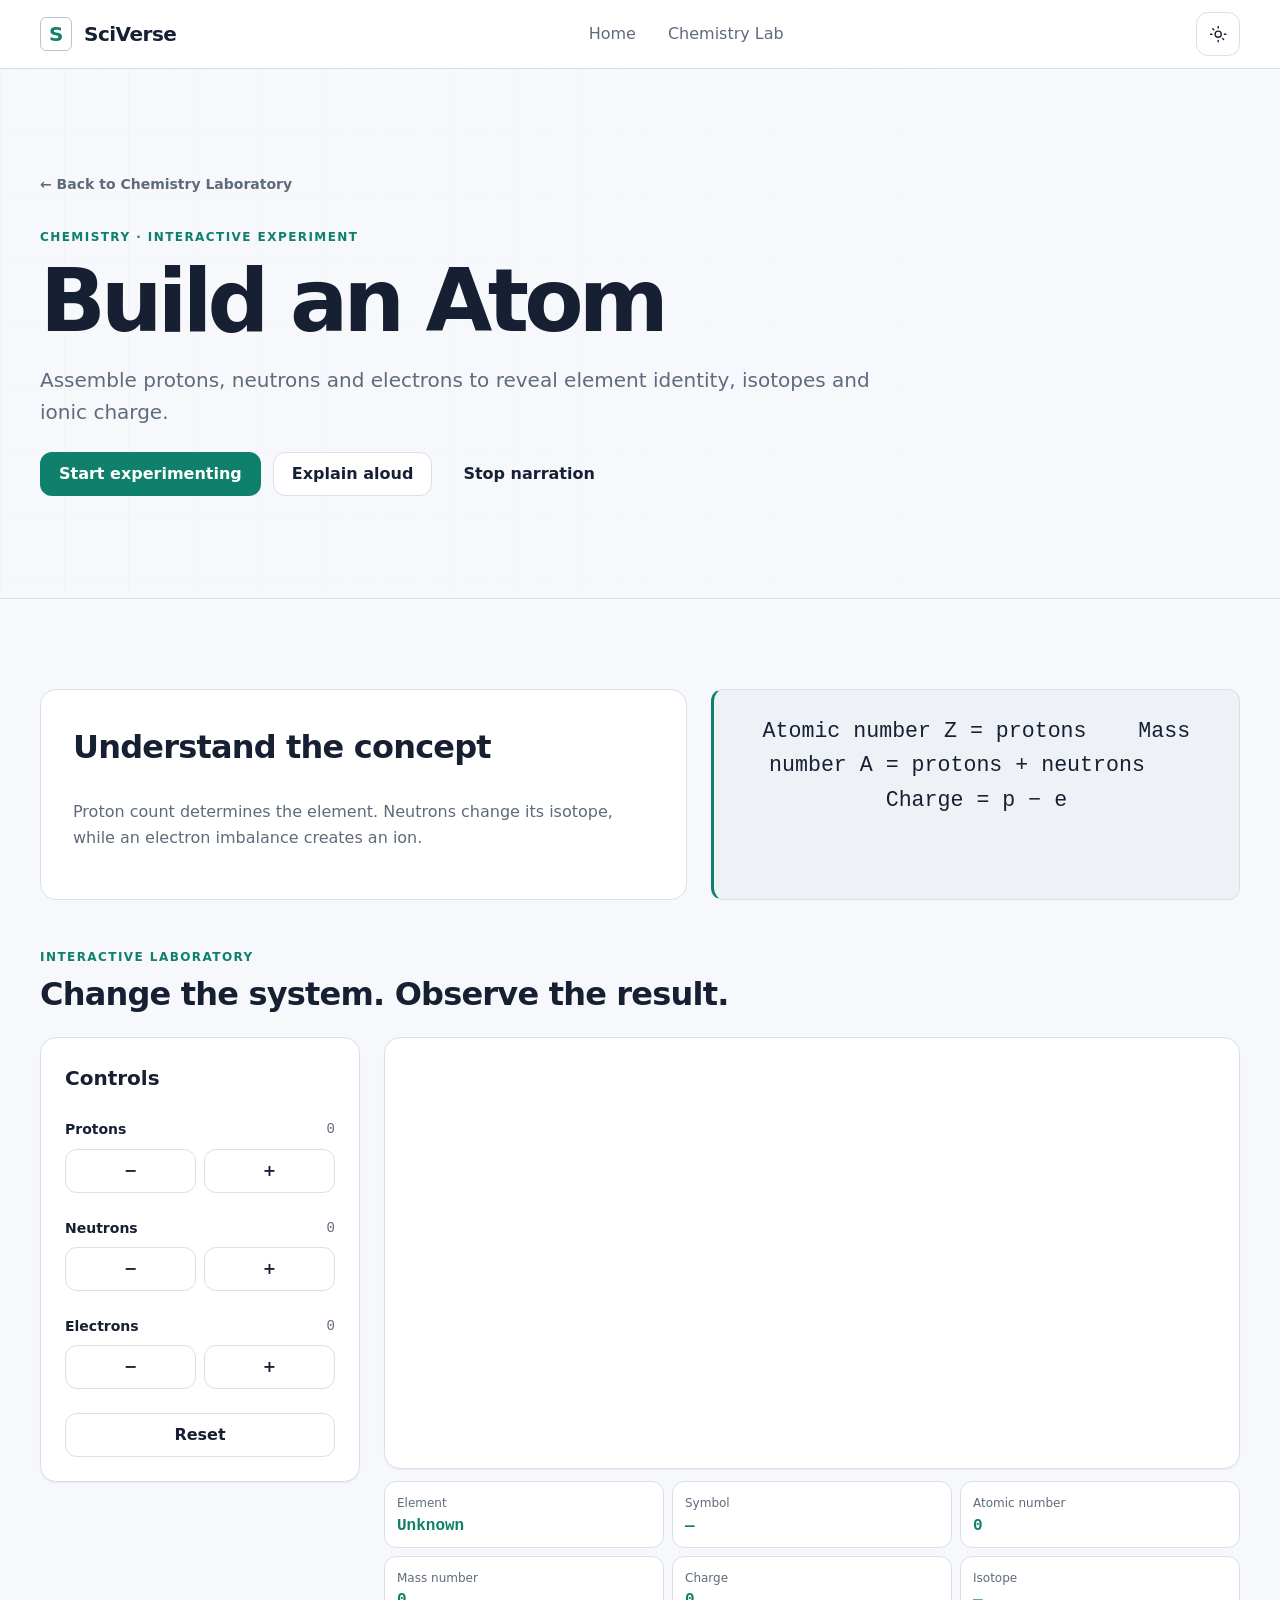
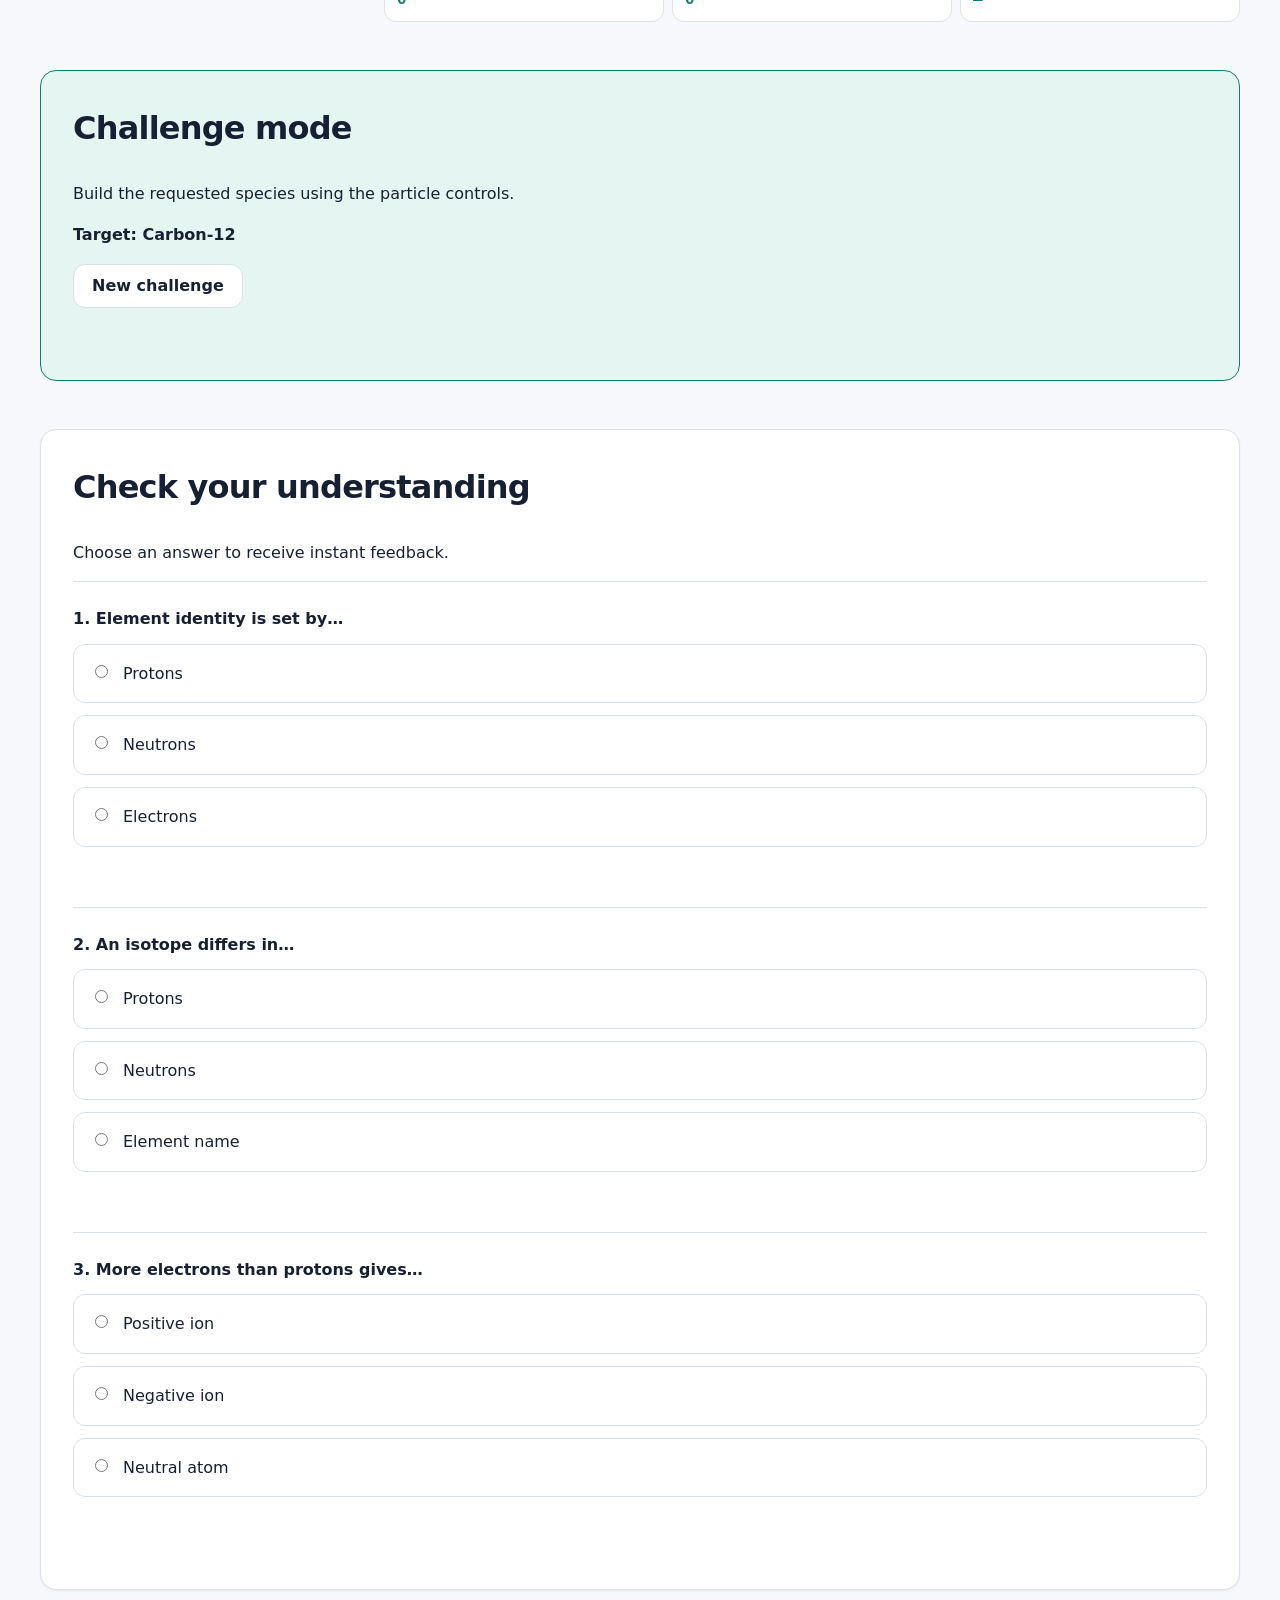
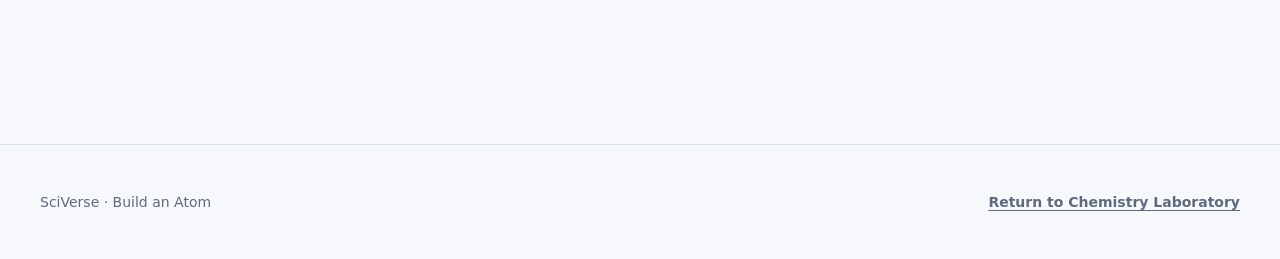
==== concepts/chemistry/atom-builder.html @ 0c0eaab9 "Initial SciVerse multimedia application" ====
<!DOCTYPE html>
<html lang="en" data-subject="chemistry">
<head><meta charset="UTF-8"><meta name="viewport" content="width=device-width, initial-scale=1.0"><meta name="description" content="Assemble protons, neutrons and electrons to reveal element identity, isotopes and ionic charge."><title>Build an Atom | SciVerse</title><link rel="stylesheet" href="../../css/common.css"><link rel="stylesheet" href="../../css/simulation.css"><script src="../../js/common.js" defer></script><script src="../../js/chemistry/atom-builder.js" defer></script></head>
<body><a class="skip-link" href="#main-content">Skip to experiment</a><header class="navbar"><div class="page-container navbar__inner"><a class="logo" href="../../index.html"><span class="logo__mark" aria-hidden="true">S</span><span>SciVerse</span></a><nav aria-label="Lesson navigation"><ul class="navbar__links"><li><a class="navbar__link" href="../../index.html">Home</a></li><li><a class="navbar__link" href="../../chemistry.html">Chemistry Lab</a></li></ul></nav><button class="icon-button theme-toggle" type="button" data-theme-toggle aria-label="Switch theme" aria-pressed="false"><svg class="theme-toggle__sun" viewBox="0 0 24 24" aria-hidden="true"><circle cx="12" cy="12" r="4"/><path d="M12 2v2M12 20v2M4.9 4.9l1.4 1.4M17.7 17.7l1.4 1.4M2 12h2M20 12h2"/></svg><svg class="theme-toggle__moon" viewBox="0 0 24 24" aria-hidden="true"><path d="M20.2 15.3A8.5 8.5 0 0 1 8.7 3.8a8.5 8.5 0 1 0 11.5 11.5Z"/></svg></button></div></header>
<main id="main-content"><section class="lesson-hero"><div class="page-container lesson-hero__inner"><a class="back-link" href="../../chemistry.html">← Back to Chemistry Laboratory</a><p class="lesson-eyebrow">Chemistry · Interactive experiment</p><h1>Build an Atom</h1><p class="lesson-hero__summary">Assemble protons, neutrons and electrons to reveal element identity, isotopes and ionic charge.</p><div class="lesson-hero__actions"><a class="button button--chemistry" href="#experiment">Start experimenting</a><button class="button button--secondary" type="button" data-narration="Assemble protons, neutrons and electrons to reveal element identity, isotopes and ionic charge. Proton count determines the element. Neutrons change its isotope, while an electron imbalance creates an ion.">Explain aloud</button><button class="button button--ghost" type="button" onclick="stopSpeaking()">Stop narration</button></div></div></section>
<div class="page-container lesson-main"><section class="theory-grid" aria-labelledby="theory-title"><article class="theory-card"><h2 id="theory-title">Understand the concept</h2><p>Proton count determines the element. Neutrons change its isotope, while an electron imbalance creates an ion.</p></article><div class="formula-block" aria-label="Key equation">Atomic number Z = protons    Mass number A = protons + neutrons    Charge = p − e</div></section>
<section class="experiment-section" id="experiment" aria-labelledby="experiment-title"><div class="section-heading"><p class="section-heading__eyebrow">Interactive laboratory</p><h2 class="section-heading__title" id="experiment-title">Change the system. Observe the result.</h2></div><div class="experiment-layout"><aside class="control-panel" aria-label="Experiment controls"><h3>Controls</h3><div class="control-group"><span class="control-label">Protons<output class="control-value" id="protonsValue">0</output></span><div class="control-row"><button class="button button--secondary stepper" data-target="protons" data-delta="-1" type="button" aria-label="Remove protons">−</button><button class="button button--secondary stepper" data-target="protons" data-delta="1" type="button" aria-label="Add protons">+</button></div></div><div class="control-group"><span class="control-label">Neutrons<output class="control-value" id="neutronsValue">0</output></span><div class="control-row"><button class="button button--secondary stepper" data-target="neutrons" data-delta="-1" type="button" aria-label="Remove neutrons">−</button><button class="button button--secondary stepper" data-target="neutrons" data-delta="1" type="button" aria-label="Add neutrons">+</button></div></div><div class="control-group"><span class="control-label">Electrons<output class="control-value" id="electronsValue">0</output></span><div class="control-row"><button class="button button--secondary stepper" data-target="electrons" data-delta="-1" type="button" aria-label="Remove electrons">−</button><button class="button button--secondary stepper" data-target="electrons" data-delta="1" type="button" aria-label="Add electrons">+</button></div></div><button class="button button--secondary" id="reset" type="button">Reset</button></aside><div class="experiment-stage"><div class="simulation-panel"><div class="atom-stage" id="atomStage" aria-label="Atom with nucleus and electron shells"><div class="nucleus" id="nucleus"></div></div></div><div class="live-results" aria-label="Live observations"><div class="result-card"><span>Element</span><strong id="elementOut">—</strong></div><div class="result-card"><span>Symbol</span><strong id="symbolOut">—</strong></div><div class="result-card"><span>Atomic number</span><strong id="atomicOut">—</strong></div><div class="result-card"><span>Mass number</span><strong id="massOut">—</strong></div><div class="result-card"><span>Charge</span><strong id="chargeOut">—</strong></div><div class="result-card"><span>Isotope</span><strong id="isotopeOut">—</strong></div></div></div></div></section>
<section class="challenge"><h2>Challenge mode</h2><p>Build the requested species using the particle controls.<p><strong id="atomTarget">Target: —</strong></p><button class="button button--secondary" id="newChallenge" type="button">New challenge</button></p><p class="challenge__feedback" id="challengeFeedback" aria-live="polite"></p></section>
<section class="quiz-container" data-quiz><h2>Check your understanding</h2><p>Choose an answer to receive instant feedback.</p><section class="quiz-question" data-answer="Protons" data-explanation="Atomic number equals proton count."><h3>1. Element identity is set by…</h3><div class="quiz-options"><label class="quiz-option"><input type="radio" name="q0" value="Protons"><span>Protons</span></label><label class="quiz-option"><input type="radio" name="q0" value="Neutrons"><span>Neutrons</span></label><label class="quiz-option"><input type="radio" name="q0" value="Electrons"><span>Electrons</span></label></div><p class="quiz-feedback" aria-live="polite"></p></section><section class="quiz-question" data-answer="Neutrons" data-explanation="Isotopes share protons but differ in neutrons."><h3>2. An isotope differs in…</h3><div class="quiz-options"><label class="quiz-option"><input type="radio" name="q1" value="Protons"><span>Protons</span></label><label class="quiz-option"><input type="radio" name="q1" value="Neutrons"><span>Neutrons</span></label><label class="quiz-option"><input type="radio" name="q1" value="Element name"><span>Element name</span></label></div><p class="quiz-feedback" aria-live="polite"></p></section><section class="quiz-question" data-answer="Negative ion" data-explanation="Extra electrons create negative charge."><h3>3. More electrons than protons gives…</h3><div class="quiz-options"><label class="quiz-option"><input type="radio" name="q2" value="Positive ion"><span>Positive ion</span></label><label class="quiz-option"><input type="radio" name="q2" value="Negative ion"><span>Negative ion</span></label><label class="quiz-option"><input type="radio" name="q2" value="Neutral atom"><span>Neutral atom</span></label></div><p class="quiz-feedback" aria-live="polite"></p></section></section></div></main>
<footer class="site-footer module-footer"><div class="page-container site-footer__inner"><p>SciVerse · Build an Atom</p><a href="../../chemistry.html">Return to Chemistry Laboratory</a></div></footer></body></html>
---- css/common.css ----
/* SciVerse shared design system */
:root {
  color-scheme: light;
  --color-bg: #f6f8fb; --color-surface: #fff; --color-surface-raised: #fff; --color-surface-subtle: #eef2f7;
  --color-text: #172033; --color-text-muted: #5f6b7c; --color-border: #d8e0ea; --color-border-strong: #b8c4d3;
  --color-physics: #2563eb; --color-physics-soft: #eaf1ff; --color-chemistry: #0f806c; --color-chemistry-soft: #e5f6f2;
  --color-success: #16845b; --color-warning: #9a5900; --color-error: #c53945; --color-focus: #2563eb;
  --shadow-sm: 0 1px 2px rgb(23 32 51 / .06); --shadow-md: 0 10px 30px rgb(23 32 51 / .09);
  --space-1: .25rem; --space-2: .5rem; --space-3: .75rem; --space-4: 1rem; --space-5: 1.5rem; --space-6: 2rem; --space-7: 3rem; --space-8: 4rem;
  --radius-sm: .375rem; --radius-md: .75rem; --radius-lg: 1rem; --radius-pill: 999px;
  --font-sans: Inter, ui-sans-serif, system-ui, -apple-system, BlinkMacSystemFont, "Segoe UI", sans-serif;
  --font-mono: "SFMono-Regular", Consolas, "Liberation Mono", monospace;
  --text-xs: .75rem; --text-sm: .875rem; --text-md: 1rem; --text-lg: 1.25rem;
  --text-xl: clamp(1.5rem, 3vw, 2rem); --text-2xl: clamp(2rem, 5vw, 3.25rem);
  --leading-tight: 1.2; --leading-normal: 1.6;
  --transition-fast: 140ms ease; --transition-normal: 240ms ease; --transition-slow: 420ms ease;
  --container-width: 75rem; --nav-height: 4.25rem;
}
[data-theme="dark"] {
  color-scheme: dark;
  --color-bg: #0c111b; --color-surface: #141b28; --color-surface-raised: #192231; --color-surface-subtle: #202a3a;
  --color-text: #edf2f8; --color-text-muted: #aab5c5; --color-border: #2c384a; --color-border-strong: #435169;
  --color-physics: #72a7ff; --color-physics-soft: #182b4b; --color-chemistry: #55cdb3; --color-chemistry-soft: #153a35;
  --color-success: #58c99a; --color-warning: #f0b35d; --color-error: #ff818c; --color-focus: #8ab7ff;
  --shadow-sm: 0 1px 2px rgb(0 0 0 / .25); --shadow-md: 0 12px 34px rgb(0 0 0 / .3);
}
*, *::before, *::after { box-sizing: border-box; }
html { scroll-behavior: smooth; }
body { margin: 0; min-height: 100vh; background: var(--color-bg); color: var(--color-text); font: var(--text-md)/var(--leading-normal) var(--font-sans); text-rendering: optimizeLegibility; transition: background-color var(--transition-normal), color var(--transition-normal); }
img, svg, canvas { display: block; max-width: 100%; }
button, input, select, textarea { color: inherit; font: inherit; }
a { color: inherit; text-decoration-thickness: .08em; text-underline-offset: .18em; }
:focus-visible { outline: 3px solid var(--color-focus); outline-offset: 3px; }
.page-container { width: min(calc(100% - 2 * var(--space-5)), var(--container-width)); margin-inline: auto; }

/* Navigation and identity */
.navbar { position: relative; z-index: 10; min-height: var(--nav-height); background: var(--color-surface); border-bottom: 1px solid var(--color-border); }
.navbar__inner { min-height: inherit; display: flex; align-items: center; justify-content: space-between; gap: var(--space-5); }
.navbar__links { display: flex; align-items: center; gap: var(--space-2); margin: 0; padding: 0; list-style: none; }
.navbar__link { display: inline-flex; padding: var(--space-2) var(--space-3); border-radius: var(--radius-sm); color: var(--color-text-muted); text-decoration: none; transition: color var(--transition-fast), background-color var(--transition-fast); }
.navbar__link:hover, .navbar__link[aria-current="page"] { color: var(--color-text); background: var(--color-surface-subtle); }
.logo { display: inline-flex; align-items: center; gap: var(--space-3); color: var(--color-text); font-size: var(--text-lg); font-weight: 750; letter-spacing: -.025em; text-decoration: none; }
.logo__mark { display: grid; width: 2rem; aspect-ratio: 1; place-items: center; border: 1px solid var(--color-border-strong); border-radius: var(--radius-sm); color: var(--color-physics); }

/* Buttons */
.button, .icon-button { display: inline-flex; align-items: center; justify-content: center; gap: var(--space-2); min-height: 2.75rem; border: 1px solid transparent; border-radius: var(--radius-md); background: var(--color-text); color: var(--color-bg); font-weight: 650; line-height: 1; text-decoration: none; cursor: pointer; transition: transform var(--transition-fast), background-color var(--transition-fast), border-color var(--transition-fast), box-shadow var(--transition-fast); }
.button { padding: .75rem 1.125rem; }
.button:hover, .icon-button:hover { transform: translateY(-1px); box-shadow: var(--shadow-sm); }
.button:active, .icon-button:active { transform: none; }
.button--secondary { border-color: var(--color-border); background: var(--color-surface); color: var(--color-text); }
.button--physics { background: var(--color-physics); color: #fff; }
.button--chemistry { background: var(--color-chemistry); color: #fff; }
.button--ghost { background: transparent; color: var(--color-text); }
.icon-button { width: 2.75rem; padding: 0; border-color: var(--color-border); background: var(--color-surface); color: var(--color-text); }
.button:disabled, .icon-button:disabled, .button[aria-disabled="true"] { opacity: .5; pointer-events: none; cursor: not-allowed; box-shadow: none; }

/* Cards and headings */
.subject-card, .interactive-card, .simulation-panel, .control-panel, .quiz-container { background: var(--color-surface); border: 1px solid var(--color-border); border-radius: var(--radius-lg); box-shadow: var(--shadow-sm); }
.subject-card, .interactive-card { padding: var(--space-6); }
.subject-card { position: relative; overflow: hidden; border-top: 3px solid var(--subject-accent, var(--color-border-strong)); }
.subject-card--physics { --subject-accent: var(--color-physics); }
.subject-card--chemistry { --subject-accent: var(--color-chemistry); }
.interactive-card { transition: transform var(--transition-normal), border-color var(--transition-normal), box-shadow var(--transition-normal); }
.interactive-card:hover, .interactive-card:focus-within { transform: translateY(-3px); border-color: var(--color-border-strong); box-shadow: var(--shadow-md); }
.section-heading { margin-block: 0 var(--space-5); }
.section-heading__eyebrow { margin: 0 0 var(--space-2); color: var(--color-physics); font-size: var(--text-xs); font-weight: 750; letter-spacing: .12em; text-transform: uppercase; }
.section-heading__title { margin: 0; font-size: var(--text-xl); line-height: var(--leading-tight); letter-spacing: -.025em; }
.section-heading__description { max-width: 65ch; margin: var(--space-3) 0 0; color: var(--color-text-muted); }
.badge { display: inline-flex; align-items: center; gap: var(--space-1); padding: .25rem .625rem; border: 1px solid var(--color-border); border-radius: var(--radius-pill); background: var(--color-surface-subtle); color: var(--color-text-muted); font-size: var(--text-xs); font-weight: 700; }
.badge--physics { border-color: var(--color-physics); background: var(--color-physics-soft); color: var(--color-physics); }
.badge--chemistry { border-color: var(--color-chemistry); background: var(--color-chemistry-soft); color: var(--color-chemistry); }
.badge--success { color: var(--color-success); } .badge--warning { color: var(--color-warning); } .badge--error { color: var(--color-error); }

/* Lessons, simulations, and controls */
.simulation-panel { min-height: 20rem; padding: var(--space-5); overflow: hidden; }
.simulation-panel canvas { width: 100%; border-radius: var(--radius-md); background: var(--color-surface-subtle); }
.control-panel { display: grid; gap: var(--space-5); padding: var(--space-5); }
.control-group { display: grid; gap: var(--space-2); }
.control-label { display: flex; justify-content: space-between; gap: var(--space-4); font-size: var(--text-sm); font-weight: 650; }
.control-value { color: var(--color-text-muted); font-family: var(--font-mono); font-weight: 500; }
input[type="range"] { width: 100%; height: 1.5rem; margin: 0; accent-color: var(--color-physics); cursor: pointer; }
input[type="range"]:disabled { opacity: .5; cursor: not-allowed; }
.chemistry-controls input[type="range"] { accent-color: var(--color-chemistry); }
.formula-block { overflow-x: auto; padding: var(--space-5); border: 1px solid var(--color-border); border-left: 3px solid var(--color-physics); border-radius: var(--radius-md); background: var(--color-surface-subtle); font-family: var(--font-mono); text-align: center; }
.formula-block--chemistry { border-left-color: var(--color-chemistry); }
.info-box { --info-color: var(--color-physics); padding: var(--space-4) var(--space-5); border: 1px solid var(--color-border); border-left: 4px solid var(--info-color); border-radius: var(--radius-md); background: var(--color-surface); }
.info-box--success { --info-color: var(--color-success); } .info-box--warning { --info-color: var(--color-warning); } .info-box--error { --info-color: var(--color-error); }
.info-box__title { margin: 0 0 var(--space-1); font-weight: 750; }
.info-box p:last-child { margin-bottom: 0; }
.quiz-container { padding: var(--space-6); }
.quiz-options { display: grid; gap: var(--space-3); margin-block: var(--space-5); }
.quiz-option { display: flex; align-items: flex-start; gap: var(--space-3); padding: var(--space-4); border: 1px solid var(--color-border); border-radius: var(--radius-md); cursor: pointer; transition: border-color var(--transition-fast), background-color var(--transition-fast); }
.quiz-option:hover, .quiz-option:focus-within { border-color: var(--color-physics); background: var(--color-physics-soft); }
.progress { width: 100%; height: .625rem; overflow: hidden; border-radius: var(--radius-pill); background: var(--color-surface-subtle); }
.progress__bar { width: var(--progress, 0%); height: 100%; border-radius: inherit; background: var(--color-physics); transition: width var(--transition-slow); }
.progress--chemistry .progress__bar { background: var(--color-chemistry); }
.progress-label { display: flex; justify-content: space-between; gap: var(--space-4); margin-bottom: var(--space-2); color: var(--color-text-muted); font-size: var(--text-sm); }

/* Footer and accessibility helpers */
.site-footer { margin-top: var(--space-8); padding-block: var(--space-6); border-top: 1px solid var(--color-border); color: var(--color-text-muted); font-size: var(--text-sm); }
.site-footer__inner { display: flex; align-items: center; justify-content: space-between; gap: var(--space-5); flex-wrap: wrap; }
.visually-hidden { position: absolute !important; width: 1px !important; height: 1px !important; padding: 0 !important; margin: -1px !important; overflow: hidden !important; clip: rect(0, 0, 0, 0) !important; white-space: nowrap !important; border: 0 !important; }
@media (max-width: 48rem) {
  :root { --nav-height: 3.75rem; }
  .page-container { width: min(calc(100% - 2 * var(--space-4)), var(--container-width)); }
  .navbar__inner { flex-wrap: wrap; padding-block: var(--space-3); }
  .navbar__links { width: 100%; overflow-x: auto; }
  .subject-card, .interactive-card, .simulation-panel, .control-panel, .quiz-container { padding: var(--space-4); }
}
@media (max-width: 30rem) { .button { width: 100%; } .site-footer__inner { align-items: flex-start; flex-direction: column; } }
@media (prefers-reduced-motion: reduce) {
  html { scroll-behavior: auto; }
  *, *::before, *::after { scroll-behavior: auto !important; animation-duration: .01ms !important; animation-iteration-count: 1 !important; transition-duration: .01ms !important; }
}
---- css/simulation.css ----
:root { --subject-accent: var(--color-physics); --subject-soft: var(--color-physics-soft); }
[data-subject="chemistry"] { --subject-accent: var(--color-chemistry); --subject-soft: var(--color-chemistry-soft); }
body { overflow-x: hidden; }
.skip-link { position: fixed; z-index: 100; top: .75rem; left: .75rem; padding: .6rem 1rem; background: var(--color-text); color: var(--color-bg); border-radius: var(--radius-sm); transform: translateY(-160%); }
.skip-link:focus { transform: none; }
.theme-toggle svg { width: 1.15rem; fill: none; stroke: currentColor; stroke-width: 1.8; stroke-linecap: round; stroke-linejoin: round; }
.theme-toggle__moon { display: none; } [data-theme="dark"] .theme-toggle__sun { display: none; } [data-theme="dark"] .theme-toggle__moon { display: block; }
.logo__mark, .lesson-eyebrow, .section-heading__eyebrow { color: var(--subject-accent); }
.lesson-hero { position: relative; padding-block: clamp(3.5rem, 8vw, 6.5rem); overflow: hidden; border-bottom: 1px solid var(--color-border); }
.lesson-hero::before { position: absolute; inset: 0; background-image: linear-gradient(var(--color-border) 1px, transparent 1px), linear-gradient(90deg, var(--color-border) 1px, transparent 1px); background-size: 4rem 4rem; opacity: .14; content: ""; mask-image: linear-gradient(90deg, #000, transparent); }
.lesson-hero__inner { position: relative; }
.back-link { display: inline-flex; gap: .5rem; margin-bottom: 2rem; color: var(--color-text-muted); font-size: var(--text-sm); font-weight: 650; text-decoration: none; }
.back-link:hover { color: var(--subject-accent); }
.lesson-eyebrow { margin: 0 0 .75rem; font-size: var(--text-xs); font-weight: 750; letter-spacing: .12em; text-transform: uppercase; }
.lesson-hero h1 { max-width: 16ch; margin: 0; font-size: clamp(2.75rem, 7vw, 5.4rem); line-height: .98; letter-spacing: -.055em; }
.lesson-hero__summary { max-width: 52rem; margin: 1.25rem 0 0; color: var(--color-text-muted); font-size: var(--text-lg); }
.lesson-hero__actions { display: flex; gap: .75rem; margin-top: 1.5rem; flex-wrap: wrap; }
.lesson-main { padding-block: clamp(3rem, 7vw, 6rem); }
.theory-grid { display: grid; grid-template-columns: 1.1fr .9fr; gap: var(--space-5); align-items: stretch; margin-bottom: var(--space-7); }
.theory-card { padding: var(--space-6); border: 1px solid var(--color-border); border-radius: var(--radius-lg); background: var(--color-surface); }
.theory-card h2, .experiment-section h2, .challenge h2, .quiz-container h2 { margin-top: 0; font-size: var(--text-xl); letter-spacing: -.025em; }
.theory-card p { color: var(--color-text-muted); }
.formula-block { border-left-color: var(--subject-accent); font-size: clamp(1rem, 3vw, 1.35rem); }
.experiment-section { margin-block: var(--space-7); }
.experiment-layout { display: grid; grid-template-columns: minmax(15rem, 20rem) minmax(0, 1fr); gap: var(--space-5); align-items: start; }
.control-panel { position: sticky; top: var(--space-4); }
.control-panel h3 { margin: 0; font-size: var(--text-lg); }
.control-group select, .control-group input[type="search"], .control-group input[type="number"] { width: 100%; min-height: 2.7rem; padding: .55rem .7rem; border: 1px solid var(--color-border); border-radius: var(--radius-sm); background: var(--color-bg); }
.control-row, .button-row { display: flex; gap: var(--space-2); flex-wrap: wrap; }
.control-row > * { flex: 1; }
.control-panel .button { min-width: 0; }
input[type="range"] { accent-color: var(--subject-accent); }
.switch-row { display: flex; align-items: center; justify-content: space-between; gap: 1rem; }
.switch-row input { width: 1.2rem; height: 1.2rem; accent-color: var(--subject-accent); }
.experiment-stage { min-width: 0; }
.simulation-panel { position: relative; display: grid; min-height: 27rem; place-items: center; padding: var(--space-3); overflow: hidden; }
.simulation-panel canvas { width: 100%; height: clamp(20rem, 44vw, 31rem); background: var(--color-surface-subtle); }
.simulation-svg { width: 100%; height: clamp(20rem, 44vw, 31rem); }
.live-results { display: grid; grid-template-columns: repeat(3, minmax(0, 1fr)); gap: var(--space-2); margin-top: var(--space-3); }
.result-card { min-width: 0; padding: var(--space-3); border: 1px solid var(--color-border); border-radius: var(--radius-md); background: var(--color-surface); }
.result-card span { display: block; overflow: hidden; color: var(--color-text-muted); font-size: var(--text-xs); text-overflow: ellipsis; white-space: nowrap; }
.result-card strong { display: block; margin-top: .2rem; color: var(--subject-accent); font: 700 var(--text-md) var(--font-mono); overflow-wrap: anywhere; }
.challenge { margin-block: var(--space-7); padding: var(--space-6); border: 1px solid var(--subject-accent); border-radius: var(--radius-lg); background: var(--subject-soft); }
.challenge p { max-width: 65ch; }
.challenge__feedback, .quiz-feedback { min-height: 1.5rem; margin: var(--space-3) 0 0; font-weight: 700; }
.is-success { color: var(--color-success); } .is-error { color: var(--color-error); }
.quiz-container { margin-top: var(--space-7); }
.quiz-question { padding-block: var(--space-5); border-top: 1px solid var(--color-border); }
.quiz-question h3 { margin: 0 0 var(--space-3); font-size: var(--text-md); }
.quiz-options { margin: 0; }
.quiz-option { position: relative; }
.quiz-option input { margin-top: .25rem; accent-color: var(--subject-accent); }
.quiz-option.is-correct { border-color: var(--color-success); background: color-mix(in srgb, var(--color-success) 10%, var(--color-surface)); }
.quiz-option.is-wrong { border-color: var(--color-error); background: color-mix(in srgb, var(--color-error) 8%, var(--color-surface)); }
.module-footer { margin-top: var(--space-8); }
.module-footer a { font-weight: 650; }
.atom-stage, .molecule-stage, .periodic-detail { width: 100%; min-height: 25rem; }
.atom-stage { position: relative; display: grid; place-items: center; }
.nucleus { position: relative; z-index: 3; display: flex; width: 7rem; min-height: 7rem; align-content: center; justify-content: center; flex-wrap: wrap; border-radius: 50%; }
.nucleon { width: 1.65rem; height: 1.65rem; margin: -.15rem; border-radius: 50%; background: var(--color-physics); border: 1px solid var(--color-surface); }
.nucleon--neutron { background: var(--color-text-muted); }
.electron-shell { position: absolute; border: 1px solid var(--color-chemistry); border-radius: 50%; }
.electron { position: absolute; top: 50%; left: -.35rem; width: .7rem; height: .7rem; border-radius: 50%; background: var(--color-chemistry); transform-origin: var(--orbit-radius) 0; animation: electron-orbit var(--orbit-speed, 7s) linear infinite; }
@keyframes electron-orbit { to { rotate: 360deg; } }
.periodic-table-grid { display: grid; grid-template-columns: repeat(18, minmax(2.5rem, 1fr)); gap: .25rem; min-width: 48rem; }
.periodic-scroll { width: 100%; overflow-x: auto; padding-bottom: .5rem; }
.element-tile { aspect-ratio: 1; padding: .2rem; border: 1px solid var(--color-border); border-radius: .25rem; background: var(--color-surface); cursor: pointer; text-align: left; }
.element-tile:hover, .element-tile:focus-visible, .element-tile.is-active { border-color: var(--color-chemistry); background: var(--color-chemistry-soft); }
.element-tile span { display: block; font-size: .58rem; } .element-tile strong { font-size: .9rem; }
.element-tile[hidden] { display: none; }
.periodic-detail { min-height: auto; margin-top: 1rem; padding: 1rem; border: 1px solid var(--color-border); border-radius: var(--radius-md); background: var(--color-surface); }
.molecule-picker { display: flex; flex-wrap: wrap; gap: .5rem; }
.molecule-stage svg { width: 100%; height: 25rem; }
.ph-liquid { display: grid; width: min(70%, 18rem); height: 18rem; place-items: center; border: .7rem solid var(--color-border-strong); border-top: 0; border-radius: 0 0 3rem 3rem; color: #fff; font-size: 2rem; font-weight: 800; box-shadow: inset 0 2rem 3rem rgb(255 255 255 / .16); }
@media (max-width: 55rem) { .theory-grid, .experiment-layout { grid-template-columns: 1fr; } .control-panel { position: static; } .live-results { grid-template-columns: repeat(2, 1fr); } }
@media (max-width: 48rem) { .navbar__inner { display: grid; grid-template-columns: 1fr auto; } .navbar nav { grid-row: 2; grid-column: 1 / -1; } .navbar__links { padding-bottom: .25rem; } .theory-card, .challenge, .quiz-container { padding: var(--space-4); } }
@media (max-width: 30rem) { .live-results { grid-template-columns: 1fr 1fr; } .button-row .button { width: auto; flex: 1; } .lesson-hero h1 { font-size: 2.7rem; } }
@media (prefers-reduced-motion: reduce) { .electron { animation: none; } }
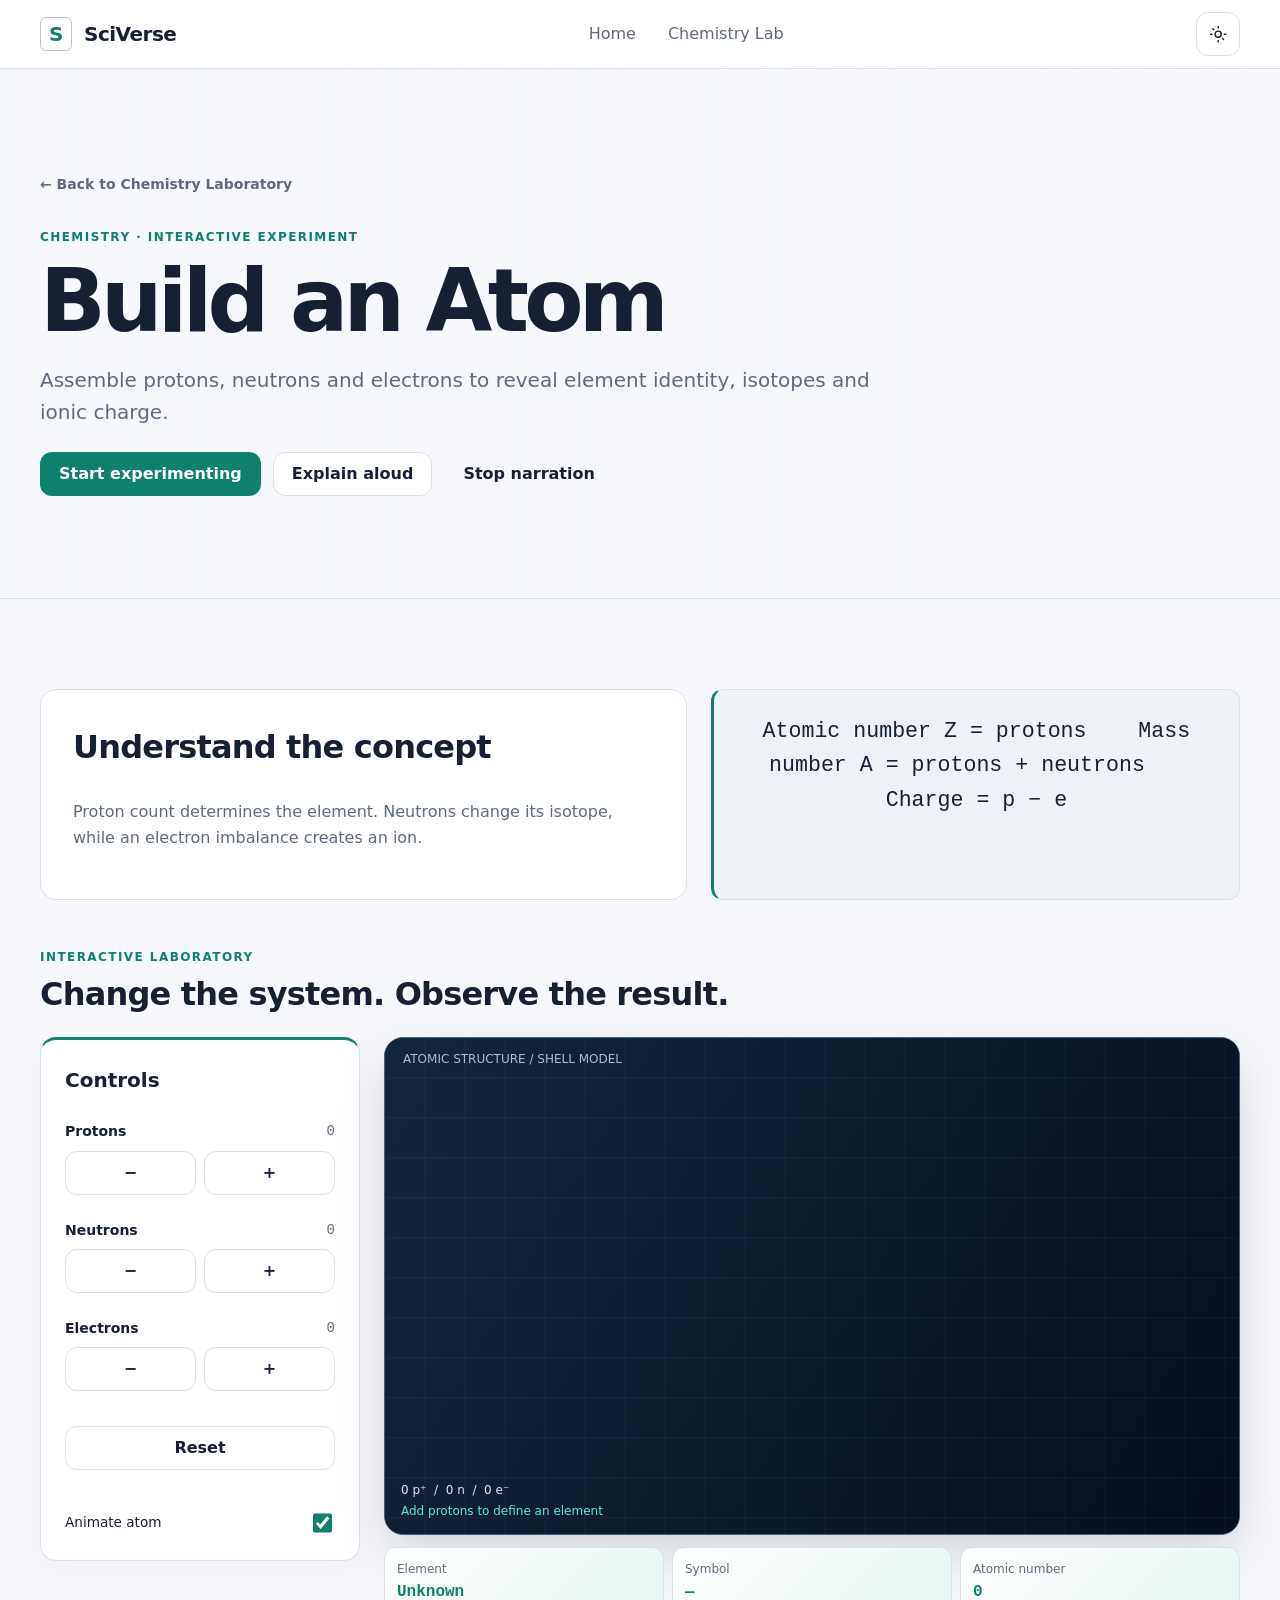
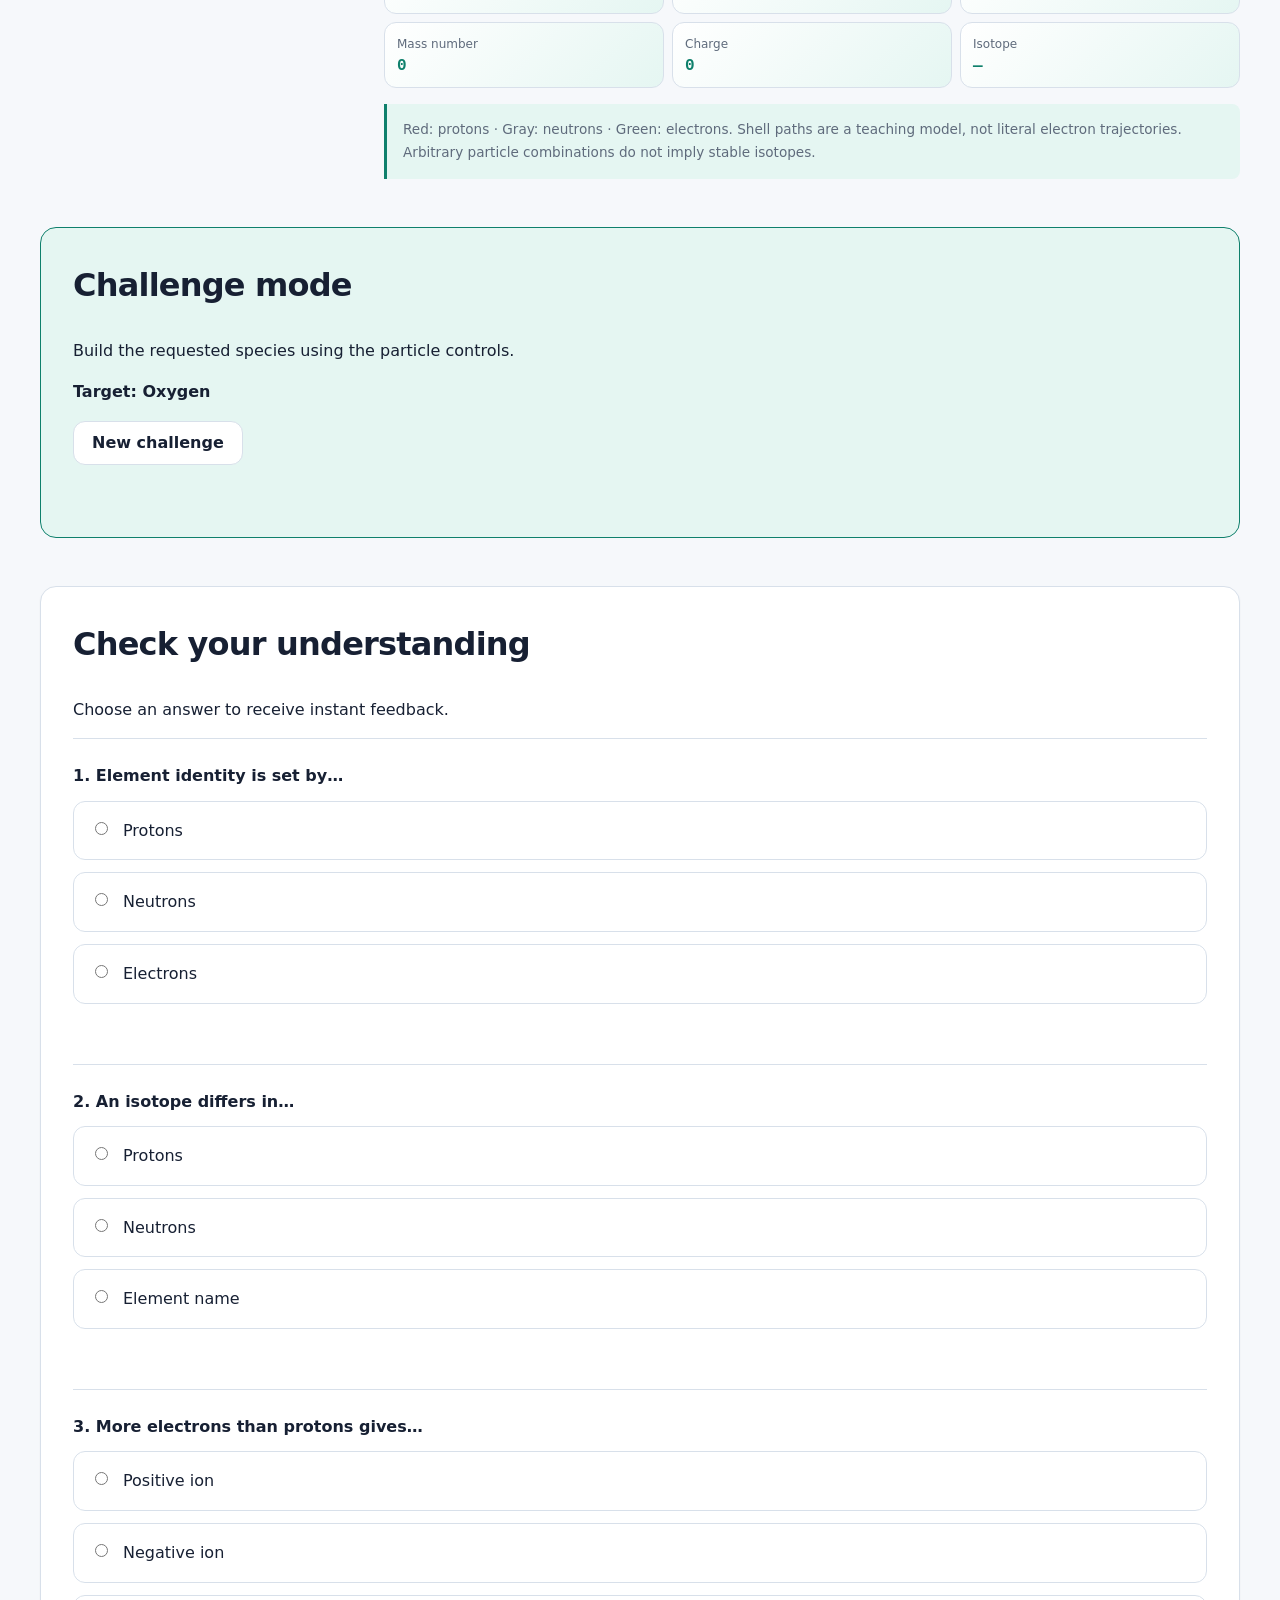
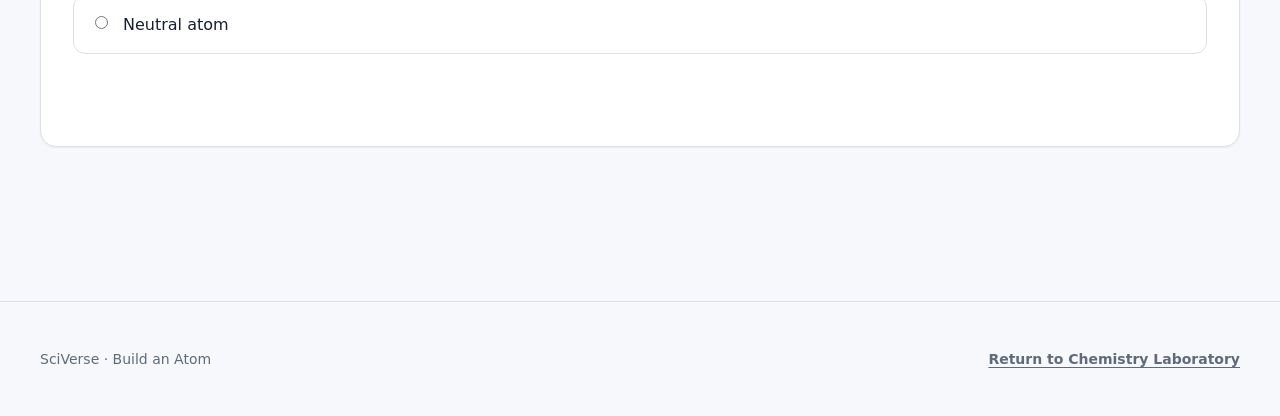
==== commit ed4fbc3b: "Upgrade science lab visuals and expand chemistry collections" ====
--- a/concepts/chemistry/atom-builder.html
+++ b/concepts/chemistry/atom-builder.html
@@ -1,6 +1,6 @@
 <!DOCTYPE html>
 <html lang="en" data-subject="chemistry">
-<head><meta charset="UTF-8"><meta name="viewport" content="width=device-width, initial-scale=1.0"><meta name="description" content="Assemble protons, neutrons and electrons to reveal element identity, isotopes and ionic charge."><title>Build an Atom | SciVerse</title><link rel="stylesheet" href="../../css/common.css"><link rel="stylesheet" href="../../css/simulation.css"><script src="../../js/common.js" defer></script><script src="../../js/chemistry/atom-builder.js" defer></script></head>
+<head><meta charset="UTF-8"><meta name="viewport" content="width=device-width, initial-scale=1.0"><meta name="description" content="Assemble protons, neutrons and electrons to reveal element identity, isotopes and ionic charge."><title>Build an Atom | SciVerse</title><link rel="stylesheet" href="../../css/common.css"><link rel="stylesheet" href="../../css/simulation.css"><script src="../../js/common.js" defer></script><script src="../../js/lab-visuals.js" defer></script><script src="../../js/chemistry/atom-builder.js" defer></script></head>
 <body><a class="skip-link" href="#main-content">Skip to experiment</a><header class="navbar"><div class="page-container navbar__inner"><a class="logo" href="../../index.html"><span class="logo__mark" aria-hidden="true">S</span><span>SciVerse</span></a><nav aria-label="Lesson navigation"><ul class="navbar__links"><li><a class="navbar__link" href="../../index.html">Home</a></li><li><a class="navbar__link" href="../../chemistry.html">Chemistry Lab</a></li></ul></nav><button class="icon-button theme-toggle" type="button" data-theme-toggle aria-label="Switch theme" aria-pressed="false"><svg class="theme-toggle__sun" viewBox="0 0 24 24" aria-hidden="true"><circle cx="12" cy="12" r="4"/><path d="M12 2v2M12 20v2M4.9 4.9l1.4 1.4M17.7 17.7l1.4 1.4M2 12h2M20 12h2"/></svg><svg class="theme-toggle__moon" viewBox="0 0 24 24" aria-hidden="true"><path d="M20.2 15.3A8.5 8.5 0 0 1 8.7 3.8a8.5 8.5 0 1 0 11.5 11.5Z"/></svg></button></div></header>
 <main id="main-content"><section class="lesson-hero"><div class="page-container lesson-hero__inner"><a class="back-link" href="../../chemistry.html">← Back to Chemistry Laboratory</a><p class="lesson-eyebrow">Chemistry · Interactive experiment</p><h1>Build an Atom</h1><p class="lesson-hero__summary">Assemble protons, neutrons and electrons to reveal element identity, isotopes and ionic charge.</p><div class="lesson-hero__actions"><a class="button button--chemistry" href="#experiment">Start experimenting</a><button class="button button--secondary" type="button" data-narration="Assemble protons, neutrons and electrons to reveal element identity, isotopes and ionic charge. Proton count determines the element. Neutrons change its isotope, while an electron imbalance creates an ion.">Explain aloud</button><button class="button button--ghost" type="button" onclick="stopSpeaking()">Stop narration</button></div></div></section>
 <div class="page-container lesson-main"><section class="theory-grid" aria-labelledby="theory-title"><article class="theory-card"><h2 id="theory-title">Understand the concept</h2><p>Proton count determines the element. Neutrons change its isotope, while an electron imbalance creates an ion.</p></article><div class="formula-block" aria-label="Key equation">Atomic number Z = protons    Mass number A = protons + neutrons    Charge = p − e</div></section>
--- a/css/simulation.css
+++ b/css/simulation.css
@@ -76,3 +76,53 @@
 @media (max-width: 48rem) { .navbar__inner { display: grid; grid-template-columns: 1fr auto; } .navbar nav { grid-row: 2; grid-column: 1 / -1; } .navbar__links { padding-bottom: .25rem; } .theory-card, .challenge, .quiz-container { padding: var(--space-4); } }
 @media (max-width: 30rem) { .live-results { grid-template-columns: 1fr 1fr; } .button-row .button { width: auto; flex: 1; } .lesson-hero h1 { font-size: 2.7rem; } }
 @media (prefers-reduced-motion: reduce) { .electron { animation: none; } }
+
+/* Enhanced laboratory surfaces keep the existing theme and page structure. */
+.simulation-panel { padding: 0; border: 1px solid #41617a; border-radius: 1.2rem; background: #091423; box-shadow: 0 20px 50px #02112224, inset 0 1px #ffffff18; }
+.simulation-panel canvas { display: block; background: #091423; border-radius: 1rem; }
+.control-panel { border-top: 3px solid var(--subject-accent); box-shadow: 0 8px 30px #02112208; }
+.control-panel .switch-row { margin-top: 1rem; font-size: .85rem; }
+.control-panel > .button { margin-top: .7rem; }
+.result-card { position: relative; background: linear-gradient(135deg,var(--color-surface),var(--subject-soft)); transition: border-color .2s, transform .2s; }
+.result-card:hover { border-color: var(--subject-accent); transform: translateY(-2px); }
+.result-card strong { font-variant-numeric: tabular-nums; }
+.lab-note { padding: .9rem 1rem; margin: 1rem 0 0; border-left: 3px solid var(--subject-accent); background: var(--subject-soft); border-radius: 0 .5rem .5rem 0; color: var(--color-text-muted); font-size: .85rem; line-height: 1.7; }
+.molecule-stage, .atom-stage { min-height: 0; display: block; }
+.molecule-stage canvas, #fieldCanvas { touch-action: none; }
+.molecule-stage canvas { cursor: grab; }.molecule-stage canvas:active { cursor: grabbing; }
+canvas:focus-visible { outline: 3px solid #fbbf24; outline-offset: -4px; }
+.nucleus[hidden],.electron-shell[hidden] { display: none; }
+.element-tile { border-top: 3px solid var(--element-color); background: color-mix(in srgb,var(--element-color) 12%,var(--color-surface)); transition: transform .18s,box-shadow .18s; }
+.element-tile:hover { transform: translateY(-3px); box-shadow: 0 5px 14px #0002; }
+.element-tile.is-active { outline: 2px solid var(--element-color); outline-offset: 1px; }
+.periodic-detail { display: flow-root; padding: 1.5rem; background: linear-gradient(120deg,var(--subject-soft),var(--color-surface)); }
+.element-badge { display: inline-grid; place-items: center; width: 4rem; height: 4rem; margin-bottom: .7rem; border: 1px solid var(--subject-accent); border-radius: .75rem; color: var(--subject-accent); font-size: 2rem; font-weight: 800; }
+.element-atom-preview { float: right; width: min(48%,18rem); height: 15rem; margin: 0 0 1rem 1rem; border-radius: 1rem; }
+.simulation-panel .element-atom-preview { width: min(48%,18rem); height: 15rem; }
+.ph-liquid { position: relative; margin: 4rem auto 2rem; width: min(65%,18rem); height: 17rem; border: 4px solid #c4e4f5aa; border-top: 1px solid #e0f2feaa; border-radius: 1rem 1rem 2.5rem 2.5rem; box-shadow: inset 15px 0 20px #fff3,inset -15px 0 30px #001b3655,0 25px 18px -15px #0009; transition: background-color 1s ease; }
+.ph-liquid::before { content: ''; position: absolute; inset: -2.5rem -4px auto; height: 3.2rem; border: 4px solid #c4e4f5aa; border-bottom: 0; border-radius: .4rem .4rem 0 0; background: linear-gradient(90deg,#ffffff22,transparent 25%,transparent 75%,#ffffff22); }
+.ph-liquid::after { content: ''; position: absolute; top: 1rem; bottom: 1rem; right: 1rem; width: 1.7rem; background: repeating-linear-gradient(0deg,transparent 0 23px,#fff8 23px 25px); }
+#liquidLabel { padding: .4rem .7rem; background: #061426bb; border-radius: .5rem; font-size: 1.5rem; }
+.ph-scale { width: 90%; margin: 0 auto 1.5rem; padding-top: 1.4rem; display: flex; justify-content: space-between; color: #cde0ed; font-size: .72rem; background: linear-gradient(90deg,#ef4444,#facc15,#22c55e,#38bdf8,#8b5cf6) top / 100% .6rem no-repeat; }
+.reaction-picker { display: grid; gap: .6rem; }.reaction-picker button { text-align: left; padding: .8rem; border: 1px solid var(--color-border); border-radius: .65rem; background: var(--color-bg); color: var(--color-text); cursor: pointer; font: inherit; }
+.reaction-picker button[aria-pressed="true"] { border-color: var(--subject-accent); background: var(--subject-soft); box-shadow: inset 3px 0 var(--subject-accent); }
+.reaction-picker small { display: block; margin-top: .25rem; color: var(--color-text-muted); font-size: .72rem; }
+.reaction-picker { max-height: 22rem; overflow-y: auto; padding: .2rem .35rem .2rem .2rem; scrollbar-width: thin; }
+#reactionExample { max-width: 100%; text-overflow: ellipsis; }
+#molecule { max-width: 100%; text-overflow: ellipsis; }
+.molecule-legend { display: flex; flex-wrap: wrap; gap: .65rem 1rem; margin-top: .8rem; }
+.molecule-legend span { display: inline-flex; align-items: center; gap: .4rem; font-weight: 650; }
+.molecule-legend i { width: .85rem; height: .85rem; border-radius: 50%; border: 1px solid #64748b; }
+.periodic-table-grid { grid-template-rows: 1.2rem repeat(7, auto) .7rem auto auto; min-width: 50rem; }
+.periodic-scroll { padding: .75rem; background: var(--color-surface); border-radius: .9rem; }
+.periodic-group-label { font: 650 .65rem var(--font-mono); text-align: center; color: var(--color-text-muted); }
+.periodic-series-label { display: grid; align-items: center; font-size: .67rem; color: var(--color-text-muted); padding-left: .2rem; }
+.periodic-series-link { display: grid; place-items: center; border: 1px dashed var(--color-border-strong); border-radius: .3rem; color: var(--color-text-muted); font-size: .6rem; }
+.element-data-note { color: var(--color-text-muted); font-size: .8rem; }
+.periodic-detail code { overflow-wrap: anywhere; }
+.reaction-caption { margin-top: 1rem; padding: 1.2rem; border: 1px solid var(--color-border); border-radius: 1rem; background: var(--color-surface); }
+.reaction-caption h3 { margin: 0 0 .5rem; }.reaction-equation { overflow-wrap: anywhere; color: var(--subject-accent); font-family: var(--font-mono); }
+.reaction-safety { font-size: .8rem; color: var(--color-text-muted); border-top: 1px solid var(--color-border); padding-top: .8rem; }
+@media (max-width: 35rem) { .element-atom-preview { float: none; display: block; width: 100%; margin: 0 0 1rem; }.simulation-panel { min-height: 20rem; }.reaction-caption { padding: 1rem; } }
+@media (max-width: 35rem) { .simulation-panel .element-atom-preview { width: 100%; } }
+@media (prefers-reduced-motion: reduce) { .result-card,.element-tile,.ph-liquid { transition: none; }.result-card:hover,.element-tile:hover { transform: none; } }
